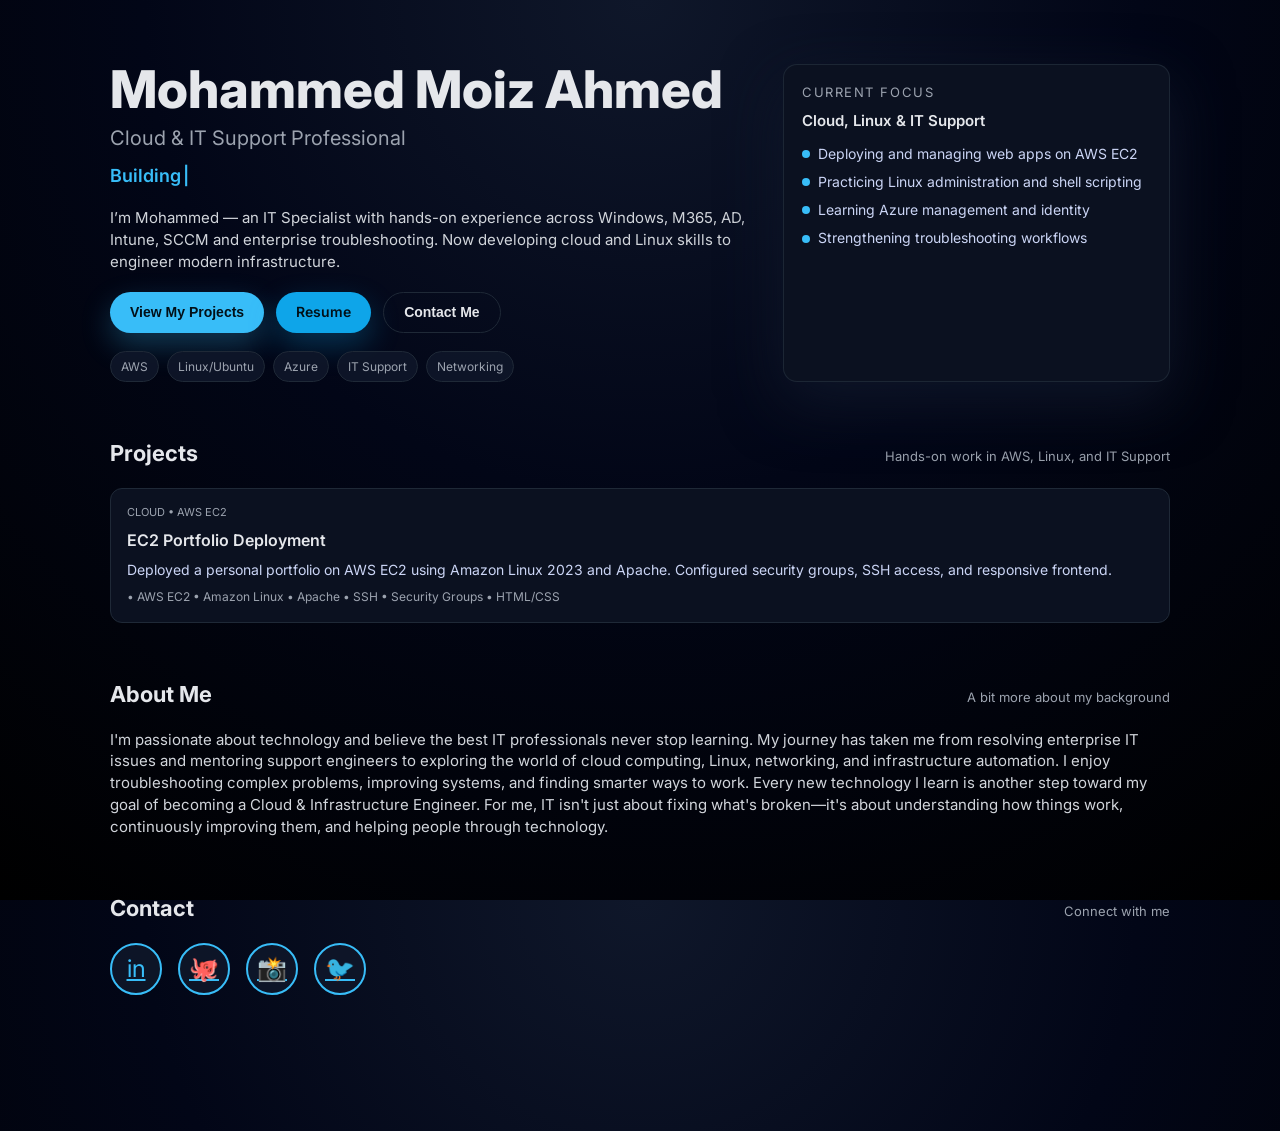
==== index.html @ fc97c73f "Add files via upload" ====
<!DOCTYPE html>
<html lang="en">
<head>
  <meta charset="utf-8" />
  <meta name="viewport" content="width=device-width,initial-scale=1" />
  <title>Mohammed Moiz Ahmed | Cloud & IT Support</title>

  <!-- Google Font -->
  <link href="https://fonts.googleapis.com/css2?family=Inter:wght@400;500;600;700;800&display=swap" rel="stylesheet">

  <!-- Stylesheet -->
  <link rel="stylesheet" href="style.css">
</head>
<body>
  <div class="page">

    <!-- NAV -->
    <!-- HERO -->
    <section class="hero fade-in" id="home">
      <div class="hero-left">
        <div class="name">Mohammed Moiz Ahmed</div>
        <div class="role">Cloud & IT Support Professional</div>
        <div class="tagline" aria-label="Building. Testing. Breaking. Learning. Improving."><span id="tagline-text"></span><span class="tagline-cursor" aria-hidden="true">|</span></div>

        <p class="lead">
        I’m Mohammed — an IT Specialist with hands-on experience across Windows, M365, AD, Intune, SCCM and enterprise troubleshooting. Now developing cloud and Linux skills to engineer modern infrastructure.
        </p>

        <div class="hero-actions">
          <button class="btn btn-primary" onclick="scrollToSection('projects')">View My Projects</button>
          <a class="btn btn-resume" href="https://drive.google.com/file/d/1r3K5jULOLV6RVk7EZV5Qt9LXXFtEHHN3/view?usp=sharing" target="_blank" rel="noopener noreferrer">Resume</a>
          <button class="btn btn-ghost" onclick="scrollToSection('contact')">Contact Me</button>
        </div>

        <div class="tags" aria-hidden="true">
          <span class="pill">AWS</span>
          <span class="pill">Linux/Ubuntu</span>
          <span class="pill">Azure</span>
          <span class="pill">IT Support</span>
          <span class="pill">Networking</span>
        </div>
      </div>

      <aside class="hero-right">
        <div class="panel-title">Current Focus</div>
        <div class="panel-main">Cloud, Linux & IT Support</div>
        <ul class="panel-list">
          <li><span class="dot" aria-hidden="true"></span> Deploying and managing web apps on AWS EC2</li>
          <li><span class="dot" aria-hidden="true"></span> Practicing Linux administration and shell scripting</li>
          <li><span class="dot" aria-hidden="true"></span> Learning Azure management and identity</li>
          <li><span class="dot" aria-hidden="true"></span> Strengthening troubleshooting workflows</li>
        </ul>
        <div style="margin-top:10px;color:var(--text-muted);font-size:13px">
        </div>
      </aside>
    </section>

    <!-- PROJECTS -->
    <section id="projects" class="section fade-in">
      <div class="section-header">
        <h2 class="section-title">Projects</h2>
        <div class="section-sub">Hands-on work in AWS, Linux, and IT Support</div>
      </div>

      <div class="projects-grid">
<a class="project-link" onclick="openProject('ec2-project.html')">
          <article class="card" aria-labelledby="p1">
            <div class="label">Cloud • AWS EC2</div>
            <div id="p1" class="title">EC2 Portfolio Deployment</div>
            <div class="desc">
              Deployed a personal portfolio on AWS EC2 using Amazon Linux 2023 and Apache. Configured security groups,
              SSH access, and responsive frontend.
            </div>
            <div class="meta">• AWS EC2 • Amazon Linux • Apache • SSH • Security Groups • HTML/CSS</div>
          </article>
        </a>
      </div>
    </section>

    <!-- ABOUT -->
    <section id="about" class="section fade-in">
      <div class="section-header">
        <h2 class="section-title">About Me</h2>
        <div class="section-sub">A bit more about my background</div>
      </div>

      <p class="about-text">
        I'm passionate about technology and believe the best IT professionals never stop learning. My journey has taken me from resolving enterprise IT issues and mentoring support engineers to exploring the world of cloud computing, Linux, networking, and infrastructure automation. I enjoy troubleshooting complex problems, improving systems, and finding smarter ways to work. Every new technology I learn is another step toward my goal of becoming a Cloud & Infrastructure Engineer. For me, IT isn't just about fixing what's broken—it's about understanding how things work, continuously improving them, and helping people through technology.
      </p>
    </section>

    <!-- CONTACT (SOCIAL ICONS ONLY) -->
    <section id="contact" class="section fade-in">
      <div class="section-header">
        <h2 class="section-title">Contact</h2>
        <div class="section-sub">Connect with me</div>
      </div>

      <div class="social-row">

  <!-- LinkedIn -->
  <a href="https://www.linkedin.com/in/mohammedmoizahmed" 
     target="_blank" 
     class="social-icon" 
     title="LinkedIn">
    in
  </a>

  <!-- GitHub -->
  <a href="https://github.com/YOUR-GITHUB" 
     target="_blank" 
     class="social-icon" 
     title="GitHub">
    🐙
  </a>

  <!-- Instagram -->
  <a href="https://www.instagram.com/mohammed_moiz18/" 
     target="_blank" 
     class="social-icon" 
     title="Instagram">
    📸
  </a>

  <!-- Twitter -->
  <a href="https://twitter.com/YOUR-TWITTER" 
     target="_blank" 
     class="social-icon" 
     title="Twitter">
    🐦
  </a>

</div>

  </div>

  <!-- Script -->
  <script src="script.js"></script>
</body>
</html>
---- style.css ----
:root{
  --bg-main:#020617;
  --bg-surface:#0b1120;
  --text-main:#e5e7eb;
  --text-muted:#9ca3af;
  --border-soft:#1f2937;
  --accent:#38bdf8;
  --accent-strong:#0ea5e9;
  --accent-soft:rgba(56,189,248,0.12);
  --hover-glow:0 0 18px rgba(56,189,248,0.55);
}

*{box-sizing:border-box;margin:0;padding:0}
html,body{height:100%}
body{
  font-family:"Inter",system-ui,-apple-system,BlinkMacSystemFont,"Segoe UI",Roboto,"Helvetica Neue",Arial;
  background:radial-gradient(circle at top,#0f172a 0,#020617 45%,#000 100%);
  color:var(--text-main);
  -webkit-font-smoothing:antialiased;
  -moz-osx-font-smoothing:grayscale;
  scroll-behavior:smooth;
  line-height:1.45;
}

.page{
  max-width:1100px;
  margin:0 auto;
  padding:28px 20px 80px;
}

/* NAV */
.navbar{
  display:flex;
  justify-content:space-between;
  align-items:center;
  position:sticky;
  top:0;
  z-index:60;
  padding:12px 0;
  background:rgba(2,6,23,0.72);
  border-bottom:1px solid rgba(31,41,55,0.7);
  backdrop-filter:blur(8px);
}

.brand{
  font-weight:800;
  font-size:18px;
  letter-spacing:0.06em;
  color:var(--text-main);
}

.navlinks a{
  margin-left:18px;
  color:var(--text-muted);
  font-size:14px;
  position:relative;
  padding-bottom:4px;
}

.navlinks a::after{
  content:"";
  position:absolute;
  left:0;
  bottom:0;
  width:0;
  height:2px;
  background:var(--accent);
  transition:width .18s ease;
}

.navlinks a:hover::after{width:100%}

/* HERO */
.hero{
  display:grid;
  grid-template-columns:2fr 1.2fr;
  gap:28px;
  margin-top:36px;
  margin-bottom:56px;
}

@media (max-width:900px){
  .hero{grid-template-columns:1fr}
}

.hero-left{}
.name{
  font-size:52px;
  font-weight:800;
  margin-bottom:8px;
  color:var(--text-main);
  line-height:1;
  opacity:0;
  transform:scale(0.9);
}

.role{
  font-size:20px;
  color:var(--text-muted);
  margin-bottom:10px;
  opacity:0;
  transform:translateY(6px);
}

.tagline{
  font-size:18px;
  color:var(--accent);
  font-weight:600;
  margin-bottom:18px;
  opacity:0;
  transform:translateY(6px);
  white-space:nowrap;
}

.tagline-cursor{
  display:inline-block;
  margin-left:2px;
  color:var(--accent);
  animation:blinkCursor 0.9s steps(1) infinite;
}

@keyframes blinkCursor{
  0%,49%{opacity:1}
  50%,100%{opacity:0}
}

@media (prefers-reduced-motion: reduce){
  .tagline-cursor{animation:none;opacity:1}
}

.lead{
  color:#d1d5db;
  font-size:15px;
  max-width:720px;
  margin-bottom:20px;
  opacity:0;
  transform:translateY(8px);
}

.hero-actions{
  display:flex;
  gap:12px;
  flex-wrap:wrap;
  margin-bottom:18px;
  opacity:0;
  transform:translateY(8px);
}

/* Buttons */
.btn{
  border-radius:999px;
  padding:10px 20px;
  font-weight:600;
  font-size:14px;
  cursor:pointer;
  border:0;
  transition:transform .14s ease,box-shadow .14s ease;
  display:inline-flex;
  align-items:center;
  justify-content:center;
  gap:8px;
}

.btn-primary{
  background:var(--accent);
  color:#021018;
  box-shadow:0 12px 30px rgba(56,189,248,0.28);
}

.btn-resume{
  background:var(--accent-strong);
  color:#021018;
  box-shadow:0 12px 30px rgba(14,165,233,0.28);
}

.btn-ghost{
  background:transparent;
  color:var(--text-main);
  border:1px solid var(--border-soft);
}

.btn-primary:hover,
.btn-resume:hover,
.btn-ghost:hover{
  transform:translateY(-3px);
  box-shadow:var(--hover-glow);
}

.tags{
  display:flex;
  gap:8px;
  flex-wrap:wrap;
  margin-top:10px;
  opacity:0;
  transform:translateY(8px);
}

.pill{
  padding:6px 10px;
  border-radius:999px;
  border:1px solid var(--border-soft);
  background:rgba(15,23,42,0.9);
  font-size:12px;
  color:var(--text-muted);
}

/* HERO RIGHT PANEL */
.hero-right{
  background:var(--bg-surface);
  border-radius:14px;
  padding:18px;
  border:1px solid rgba(31,41,55,0.9);
  box-shadow:0 20px 60px rgba(15,23,42,0.9);
  opacity:0;
  transform:translateX(36px);
}

.panel-title{
  font-size:13px;
  color:var(--text-muted);
  text-transform:uppercase;
  letter-spacing:.12em;
  margin-bottom:8px;
}

.panel-main{
  font-size:15px;
  font-weight:600;
  margin-bottom:12px;
}

.panel-list{
  color:#cbd5f5;
  font-size:14px;
  list-style:none;
  padding-left:0;
  margin:0 0 8px 0;
}

.panel-list li{
  display:flex;
  gap:8px;
  align-items:center;
  margin-bottom:8px;
}

.dot{
  width:8px;
  height:8px;
  border-radius:999px;
  background:var(--accent);
  flex-shrink:0;
}

/* SECTIONS */
.section{margin-bottom:56px}
.section-header{
  display:flex;
  justify-content:space-between;
  align-items:baseline;
  margin-bottom:18px;
}

.section-title{font-size:22px;font-weight:700}
.section-sub{color:var(--text-muted);font-size:13px}

/* PROJECTS GRID */
.projects-grid{
  display:grid;
  grid-template-columns:1fr;
  gap:16px;
}

.project-link{
  display:block;
  color:inherit;
  text-decoration:none;
}

.card{
  background:var(--bg-surface);
  border-radius:12px;
  padding:16px;
  border:1px solid var(--border-soft);
  transition:transform .16s ease,box-shadow .16s ease,border-color .16s ease;
  cursor:pointer;
}

.project-link:hover .card,
.card:hover{
  transform:translateY(-6px);
  border-color:var(--accent);
  box-shadow:0 18px 40px rgba(0,0,0,0.6);
}

.card .label{font-size:11px;color:var(--text-muted);text-transform:uppercase;margin-bottom:8px}
.card .title{font-size:16px;font-weight:600;margin-bottom:8px}
.card .desc{color:#cbd5f5;font-size:14px;margin-bottom:8px}
.card .meta{font-size:12px;color:var(--text-muted)}

/* ABOUT (full width) */
.about-text{
  color:#d1d5db;
  font-size:15px;
  width:100%;
}

/* CONTACT SOCIAL ICONS */
.social-row{
  display:flex;
  flex-wrap:wrap;
  gap:16px;
  margin-top:8px;
}

.social-icon{
  width:52px;
  height:52px;
  border-radius:50%;
  border:2px solid var(--accent);
  display:flex;
  align-items:center;
  justify-content:center;
  font-size:24px;
  cursor:pointer;
  transition:transform .14s ease,box-shadow .14s ease;
  color:var(--accent);
  background:rgba(15,23,42,0.9);
}

.social-icon:hover{
  transform:translateY(-4px);
  box-shadow:var(--hover-glow);
}

/* FADE-IN */
.fade-in{opacity:0;transform:translateY(10px);transition:opacity .5s ease,transform .5s ease}
.fade-in.visible{opacity:1;transform:none}

/* INTRO ANIMATIONS */
@keyframes popIn {
  0% { transform: scale(0.7); opacity: 0; }
  60% { transform: scale(1.06); opacity: 1; }
  100% { transform: scale(1); opacity: 1; }
}

@keyframes slideInRight {
  0% { transform: translateX(36px); opacity: 0; }
  100% { transform: translateX(0); opacity: 1; }
}

@keyframes fadeUp {
  0% { transform: translateY(8px); opacity: 0; }
  100% { transform: translateY(0); opacity: 1; }
}

.intro-start .name {
  animation: popIn 700ms cubic-bezier(.2,.9,.3,1) forwards;
  animation-delay: 120ms;
}

.intro-start .role {
  animation: fadeUp 420ms ease forwards;
  animation-delay: 260ms;
}

.intro-start .tagline {
  animation: fadeUp 420ms ease forwards;
  animation-delay: 340ms;
}

.intro-start .hero-right {
  animation: slideInRight 640ms cubic-bezier(.2,.9,.3,1) forwards;
  animation-delay: 420ms;
}

.intro-start .lead {
  animation: fadeUp 480ms ease forwards;
  animation-delay: 520ms;
}

.intro-start .hero-actions {
  animation: fadeUp 480ms ease forwards;
  animation-delay: 640ms;
}

.intro-start .tags {
  animation: fadeUp 420ms ease forwards;
  animation-delay: 760ms;
}

@media (prefers-reduced-motion: reduce) {
  .name, .role, .tagline, .lead, .hero-actions, .tags, .hero-right {
    animation: none !important;
    transition: none !important;
    opacity: 1 !important;
    transform: none !important;
  }
}

@media (max-width:480px){
  .name{font-size:36px}
}
/* Page fade-out animation */
.fade-out {
  opacity: 0;
  transition: opacity 0.5s ease;
}

.social-icon:hover {
  box-shadow: 0 0 18px rgba(56,189,248,0.55);
  transform: translateY(-3px);
}

.btn {
  text-decoration: none;
}
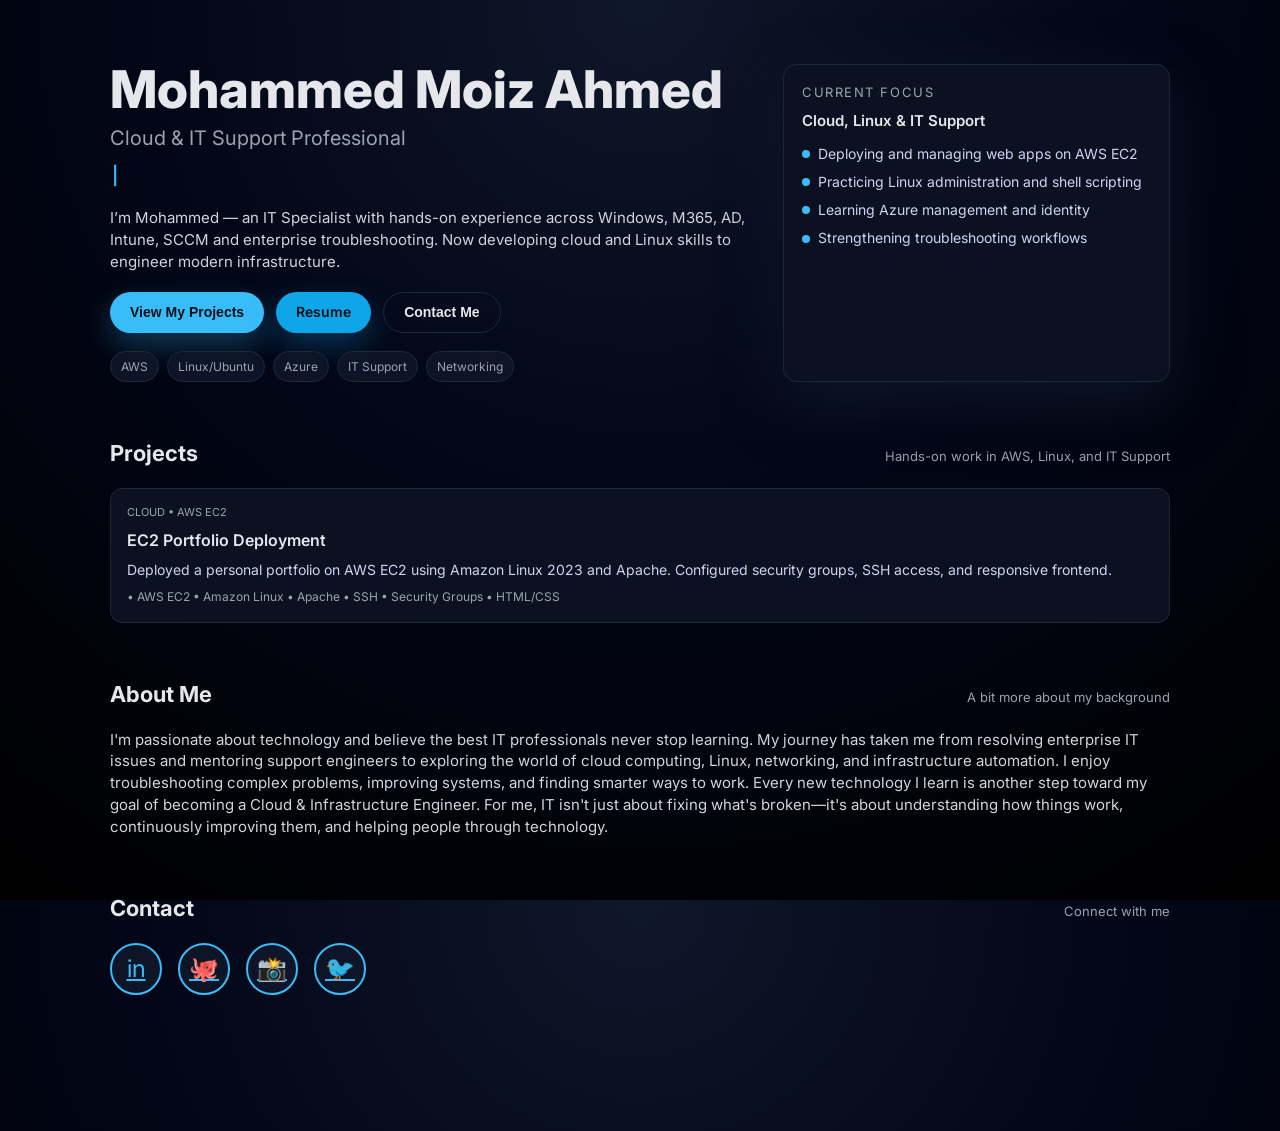
==== commit c3eb39bb: "Updated HTML, CSS, JS" ====
--- a/index.html
+++ b/index.html
@@ -20,7 +20,7 @@
       <div class="hero-left">
         <div class="name">Mohammed Moiz Ahmed</div>
         <div class="role">Cloud & IT Support Professional</div>
-        <div class="tagline" aria-label="Building. Testing. Breaking. Learning. Improving."><span id="tagline-text"></span><span class="tagline-cursor" aria-hidden="true">|</span></div>
+        <div class="tagline" aria-label="Building. Testing. Breaking. Learning. Improving."><span class="tagline-inner"><span id="tagline-text"></span><span class="tagline-cursor" aria-hidden="true">|</span></span></div>
 
         <p class="lead">
         I’m Mohammed — an IT Specialist with hands-on experience across Windows, M365, AD, Intune, SCCM and enterprise troubleshooting. Now developing cloud and Linux skills to engineer modern infrastructure.
--- a/style.css
+++ b/style.css
@@ -11,7 +11,7 @@
 }
 
 *{box-sizing:border-box;margin:0;padding:0}
-html,body{height:100%}
+html,body{height:100%;overflow-anchor:none}
 body{
   font-family:"Inter",system-ui,-apple-system,BlinkMacSystemFont,"Segoe UI",Roboto,"Helvetica Neue",Arial;
   background:radial-gradient(circle at top,#0f172a 0,#020617 45%,#000 100%);
@@ -103,12 +103,25 @@
 }
 
 .tagline{
+  position:relative;
   font-size:18px;
+  height:26px;
   color:var(--accent);
   font-weight:600;
   margin-bottom:18px;
   opacity:0;
   transform:translateY(6px);
+  overflow:hidden;
+  overflow-anchor:none;
+}
+
+.tagline-inner{
+  position:absolute;
+  top:0;
+  left:0;
+  display:inline-flex;
+  align-items:center;
+  height:100%;
   white-space:nowrap;
 }
 
@@ -414,4 +427,28 @@
 
 .btn {
   text-decoration: none;
+}
+
+/* Phone only: simplify the Projects & About headings, and center both bio texts */
+@media (max-width:600px){
+  #projects .section-sub,
+  #about .section-sub{
+    display:none;
+  }
+
+  #projects .section-header,
+  #about .section-header{
+    justify-content:center;
+  }
+
+  #projects .section-title,
+  #about .section-title{
+    text-align:center;
+    width:100%;
+  }
+
+  .lead,
+  .about-text{
+    text-align:center;
+  }
 }
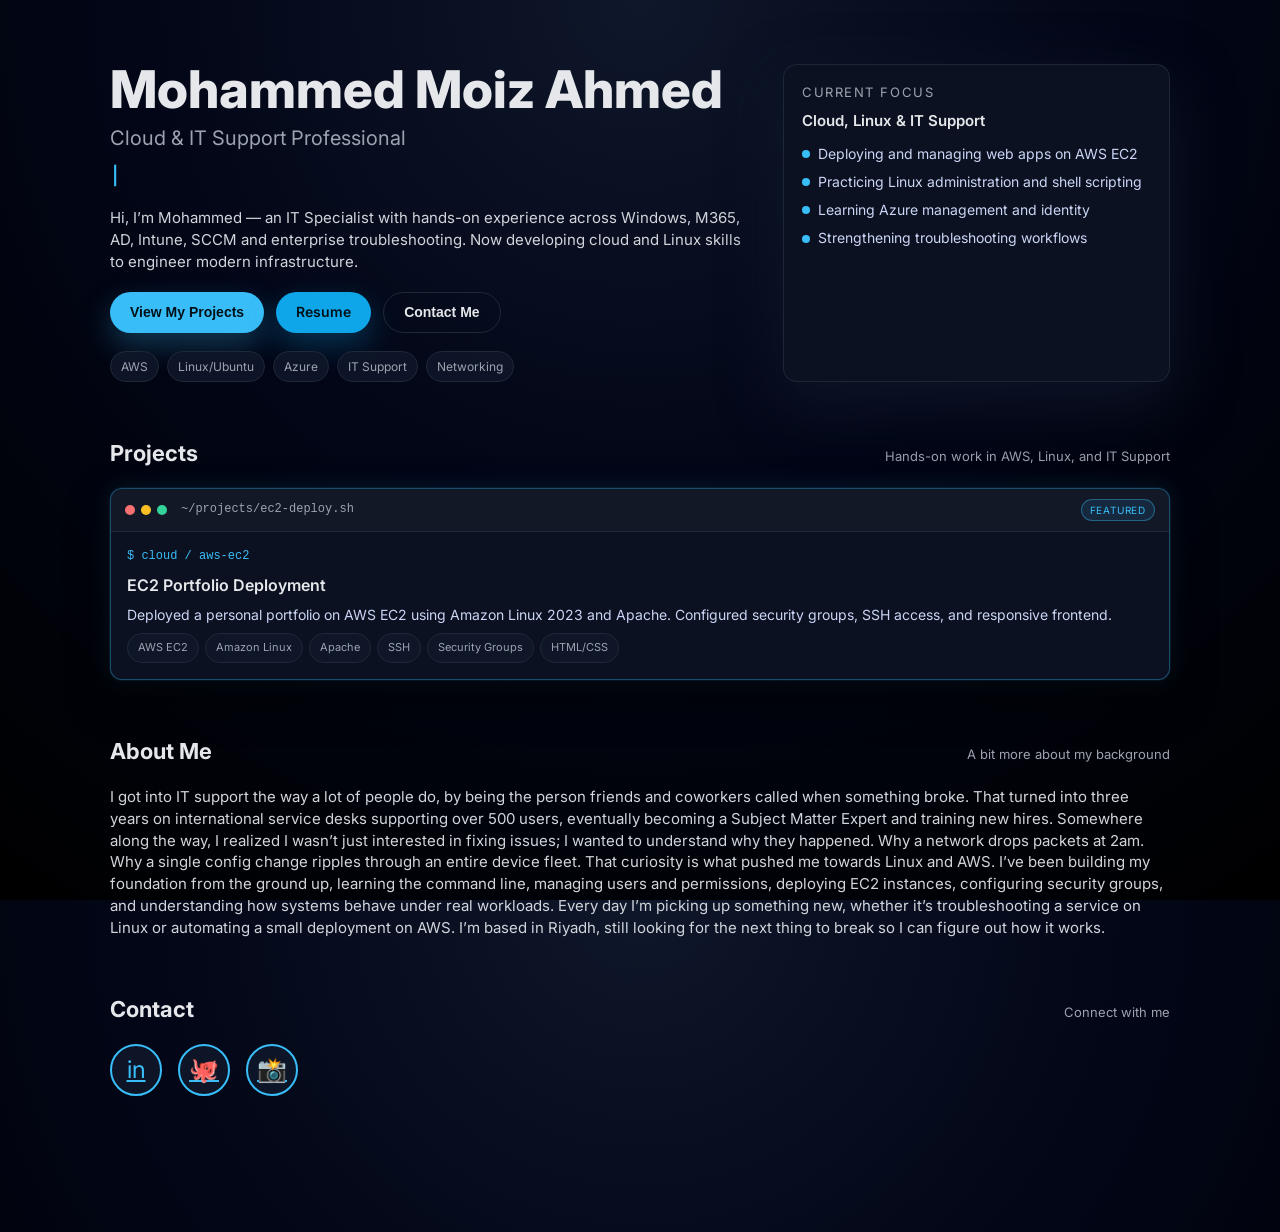
==== commit c315d968: "Updated HTML, CSS, JS again" ====
--- a/index.html
+++ b/index.html
@@ -23,7 +23,7 @@
         <div class="tagline" aria-label="Building. Testing. Breaking. Learning. Improving."><span class="tagline-inner"><span id="tagline-text"></span><span class="tagline-cursor" aria-hidden="true">|</span></span></div>
 
         <p class="lead">
-        I’m Mohammed — an IT Specialist with hands-on experience across Windows, M365, AD, Intune, SCCM and enterprise troubleshooting. Now developing cloud and Linux skills to engineer modern infrastructure.
+        Hi, I’m Mohammed — an IT Specialist with hands-on experience across Windows, M365, AD, Intune, SCCM and enterprise troubleshooting. Now developing cloud and Linux skills to engineer modern infrastructure.
         </p>
 
         <div class="hero-actions">
@@ -64,14 +64,30 @@
 
       <div class="projects-grid">
 <a class="project-link" onclick="openProject('ec2-project.html')">
-          <article class="card" aria-labelledby="p1">
-            <div class="label">Cloud • AWS EC2</div>
-            <div id="p1" class="title">EC2 Portfolio Deployment</div>
-            <div class="desc">
-              Deployed a personal portfolio on AWS EC2 using Amazon Linux 2023 and Apache. Configured security groups,
-              SSH access, and responsive frontend.
+          <article class="card project-card" aria-labelledby="p1">
+            <div class="terminal-bar">
+              <span class="term-dot term-dot-red" aria-hidden="true"></span>
+              <span class="term-dot term-dot-yellow" aria-hidden="true"></span>
+              <span class="term-dot term-dot-green" aria-hidden="true"></span>
+              <span class="terminal-path">~/projects/ec2-deploy.sh</span>
+              <span class="featured-badge">Featured</span>
             </div>
-            <div class="meta">• AWS EC2 • Amazon Linux • Apache • SSH • Security Groups • HTML/CSS</div>
+            <div class="project-body">
+              <div class="label">$ cloud / aws-ec2</div>
+              <div id="p1" class="title">EC2 Portfolio Deployment</div>
+              <div class="desc">
+                Deployed a personal portfolio on AWS EC2 using Amazon Linux 2023 and Apache. Configured security groups,
+                SSH access, and responsive frontend.
+              </div>
+              <div class="project-tags">
+                <span class="pill">AWS EC2</span>
+                <span class="pill">Amazon Linux</span>
+                <span class="pill">Apache</span>
+                <span class="pill">SSH</span>
+                <span class="pill">Security Groups</span>
+                <span class="pill">HTML/CSS</span>
+              </div>
+            </div>
           </article>
         </a>
       </div>
@@ -85,7 +101,8 @@
       </div>
 
       <p class="about-text">
-        I'm passionate about technology and believe the best IT professionals never stop learning. My journey has taken me from resolving enterprise IT issues and mentoring support engineers to exploring the world of cloud computing, Linux, networking, and infrastructure automation. I enjoy troubleshooting complex problems, improving systems, and finding smarter ways to work. Every new technology I learn is another step toward my goal of becoming a Cloud & Infrastructure Engineer. For me, IT isn't just about fixing what's broken—it's about understanding how things work, continuously improving them, and helping people through technology.
+        
+I got into IT support the way a lot of people do, by being the person friends and coworkers called when something broke. That turned into three years on international service desks supporting over 500 users, eventually becoming a Subject Matter Expert and training new hires. Somewhere along the way, I realized I wasn’t just interested in fixing issues; I wanted to understand why they happened. Why a network drops packets at 2am. Why a single config change ripples through an entire device fleet. That curiosity is what pushed me towards Linux and AWS. I’ve been building my foundation from the ground up, learning the command line, managing users and permissions, deploying EC2 instances, configuring security groups, and understanding how systems behave under real workloads. Every day I’m picking up something new, whether it’s troubleshooting a service on Linux or automating a small deployment on AWS. I’m based in Riyadh, still looking for the next thing to break so I can figure out how it works.
       </p>
     </section>
 
@@ -107,7 +124,7 @@
   </a>
 
   <!-- GitHub -->
-  <a href="https://github.com/YOUR-GITHUB" 
+  <a href="https://github.com/mohammedmoizahmed" 
      target="_blank" 
      class="social-icon" 
      title="GitHub">
@@ -122,13 +139,6 @@
     📸
   </a>
 
-  <!-- Twitter -->
-  <a href="https://twitter.com/YOUR-TWITTER" 
-     target="_blank" 
-     class="social-icon" 
-     title="Twitter">
-    🐦
-  </a>
 
 </div>
 
--- a/style.css
+++ b/style.css
@@ -311,6 +311,106 @@
 .card .desc{color:#cbd5f5;font-size:14px;margin-bottom:8px}
 .card .meta{font-size:12px;color:var(--text-muted)}
 
+/* PROJECT CARD: terminal-window chrome + screenshot + permanent accent glow */
+.project-card{
+  padding:0;
+  overflow:hidden;
+  border-color:rgba(56,189,248,0.35);
+  box-shadow:0 0 0 1px rgba(56,189,248,0.08),
+             0 18px 40px rgba(0,0,0,0.55),
+             0 0 26px rgba(56,189,248,0.12);
+}
+
+.project-link:hover .project-card,
+.project-card:hover{
+  box-shadow:0 0 0 1px rgba(56,189,248,0.2),
+             0 22px 48px rgba(0,0,0,0.65),
+             0 0 42px rgba(56,189,248,0.3);
+}
+
+.terminal-bar{
+  display:flex;
+  align-items:center;
+  gap:6px;
+  padding:10px 14px;
+  background:rgba(255,255,255,0.03);
+  border-bottom:1px solid var(--border-soft);
+}
+
+.term-dot{
+  width:10px;
+  height:10px;
+  border-radius:50%;
+  flex-shrink:0;
+}
+.term-dot-red{background:#f87171}
+.term-dot-yellow{background:#fbbf24}
+.term-dot-green{background:#34d399}
+
+.terminal-path{
+  margin-left:8px;
+  font-family:"SFMono-Regular",Consolas,"Liberation Mono",Menlo,monospace;
+  font-size:12px;
+  color:var(--text-muted);
+}
+
+.featured-badge{
+  margin-left:auto;
+  font-size:10px;
+  letter-spacing:.08em;
+  text-transform:uppercase;
+  color:var(--accent);
+  border:1px solid rgba(56,189,248,0.4);
+  background:rgba(56,189,248,0.1);
+  padding:3px 8px;
+  border-radius:999px;
+  white-space:nowrap;
+}
+
+.project-thumb{
+  width:100%;
+  aspect-ratio:16/9;
+  overflow:hidden;
+  background:#000;
+  border-bottom:1px solid var(--border-soft);
+}
+
+.project-thumb img{
+  width:100%;
+  height:100%;
+  object-fit:cover;
+  display:block;
+  transition:transform .35s ease;
+}
+
+.project-card:hover .project-thumb img{
+  transform:scale(1.04);
+}
+
+.project-body{
+  padding:16px;
+}
+
+.project-body .label{
+  font-family:"SFMono-Regular",Consolas,"Liberation Mono",Menlo,monospace;
+  color:var(--accent);
+  font-size:12px;
+  text-transform:none;
+  letter-spacing:normal;
+  margin-bottom:8px;
+}
+
+.project-tags{
+  display:flex;
+  flex-wrap:wrap;
+  gap:6px;
+  margin-top:8px;
+}
+
+.project-tags .pill{
+  font-size:11px;
+}
+
 /* ABOUT (full width) */
 .about-text{
   color:#d1d5db;
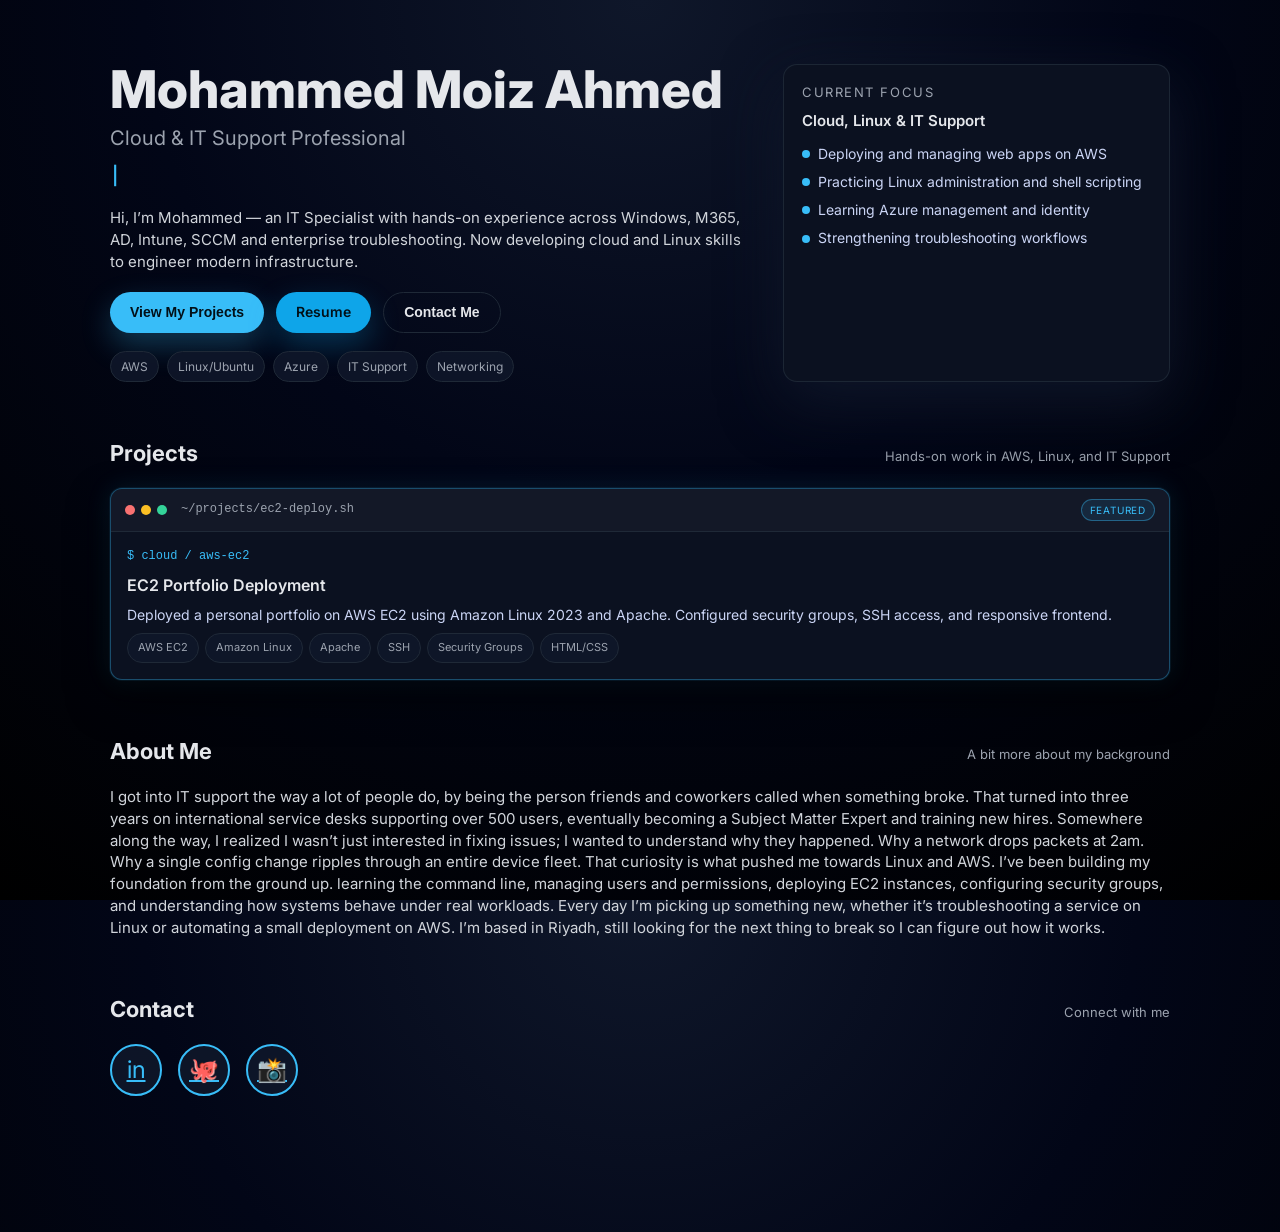
==== commit a0863191: "Updated HTML, CSS, JS again" ====
--- a/index.html
+++ b/index.html
@@ -45,7 +45,7 @@
         <div class="panel-title">Current Focus</div>
         <div class="panel-main">Cloud, Linux & IT Support</div>
         <ul class="panel-list">
-          <li><span class="dot" aria-hidden="true"></span> Deploying and managing web apps on AWS EC2</li>
+          <li><span class="dot" aria-hidden="true"></span> Deploying and managing web apps on AWS</li>
           <li><span class="dot" aria-hidden="true"></span> Practicing Linux administration and shell scripting</li>
           <li><span class="dot" aria-hidden="true"></span> Learning Azure management and identity</li>
           <li><span class="dot" aria-hidden="true"></span> Strengthening troubleshooting workflows</li>
@@ -101,8 +101,7 @@
       </div>
 
       <p class="about-text">
-        
-I got into IT support the way a lot of people do, by being the person friends and coworkers called when something broke. That turned into three years on international service desks supporting over 500 users, eventually becoming a Subject Matter Expert and training new hires. Somewhere along the way, I realized I wasn’t just interested in fixing issues; I wanted to understand why they happened. Why a network drops packets at 2am. Why a single config change ripples through an entire device fleet. That curiosity is what pushed me towards Linux and AWS. I’ve been building my foundation from the ground up, learning the command line, managing users and permissions, deploying EC2 instances, configuring security groups, and understanding how systems behave under real workloads. Every day I’m picking up something new, whether it’s troubleshooting a service on Linux or automating a small deployment on AWS. I’m based in Riyadh, still looking for the next thing to break so I can figure out how it works.
+        I got into IT support the way a lot of people do, by being the person friends and coworkers called when something broke. That turned into three years on international service desks supporting over 500 users, eventually becoming a Subject Matter Expert and training new hires. Somewhere along the way, I realized I wasn’t just interested in fixing issues; I wanted to understand why they happened. Why a network drops packets at 2am. Why a single config change ripples through an entire device fleet. That curiosity is what pushed me towards Linux and AWS. I’ve been building my foundation from the ground up. learning the command line, managing users and permissions, deploying EC2 instances, configuring security groups, and understanding how systems behave under real workloads. Every day I’m picking up something new, whether it’s troubleshooting a service on Linux or automating a small deployment on AWS. I’m based in Riyadh, still looking for the next thing to break so I can figure out how it works.
       </p>
     </section>
 
@@ -124,7 +123,7 @@
   </a>
 
   <!-- GitHub -->
-  <a href="https://github.com/mohammedmoizahmed" 
+  <a href="https://github.com/YOUR-GITHUB" 
      target="_blank" 
      class="social-icon" 
      title="GitHub">
@@ -139,7 +138,6 @@
     📸
   </a>
 
-
 </div>
 
   </div>
@@ -147,4 +145,4 @@
   <!-- Script -->
   <script src="script.js"></script>
 </body>
-</html>+</html>
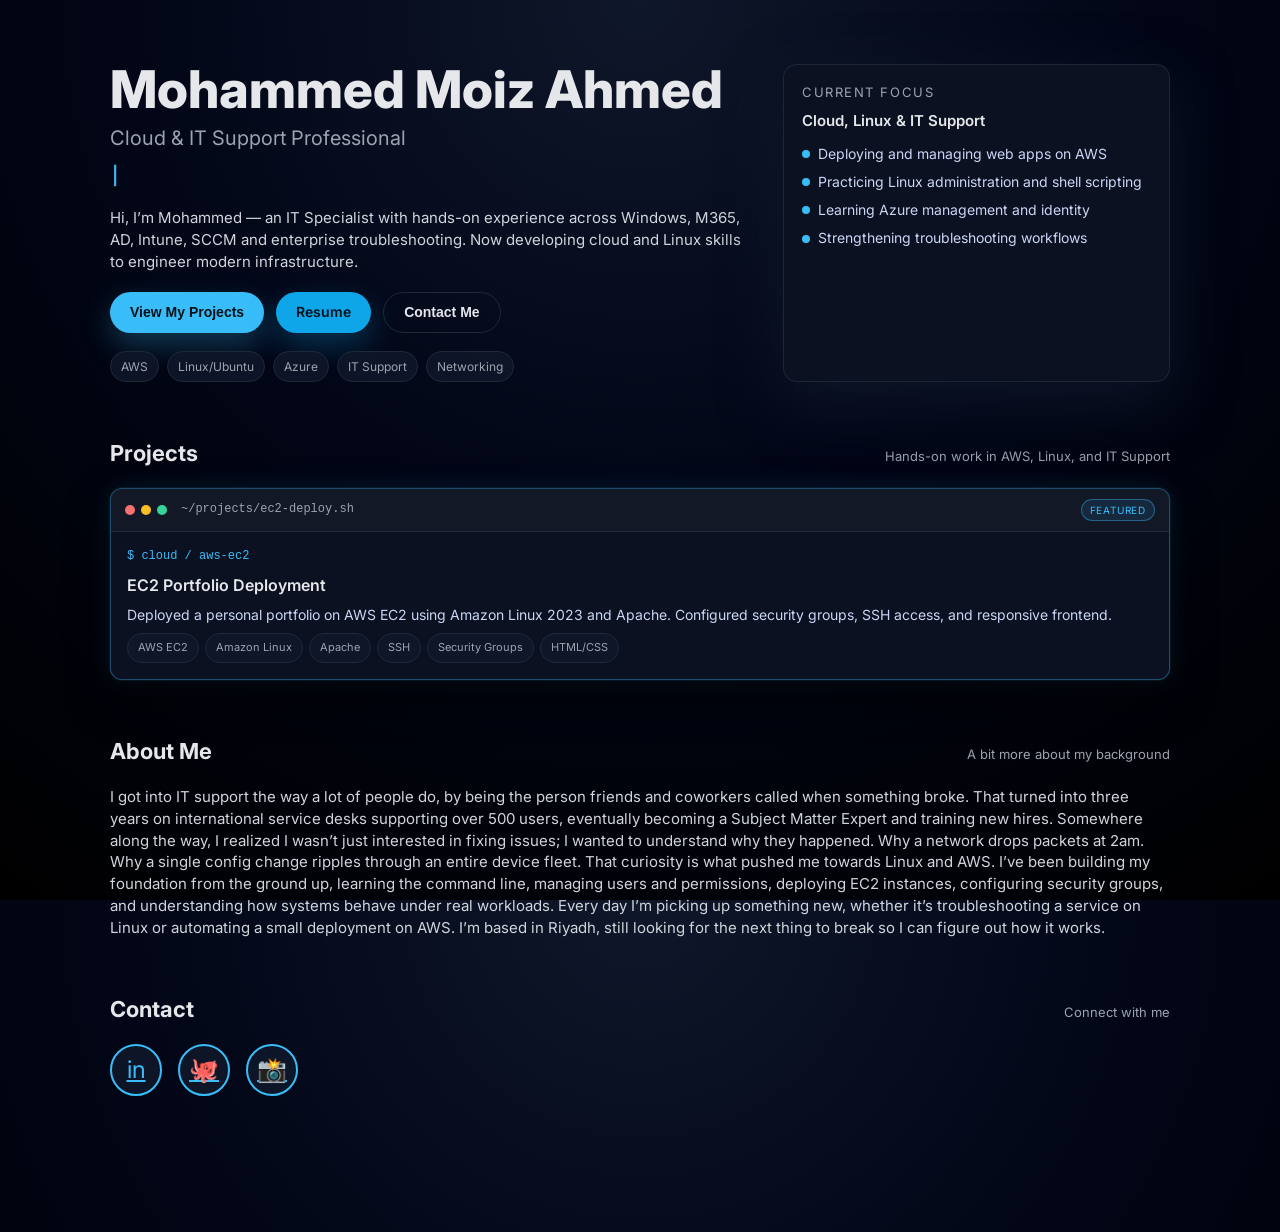
==== commit e6fac1eb: "Update index.html" ====
--- a/index.html
+++ b/index.html
@@ -101,7 +101,8 @@
       </div>
 
       <p class="about-text">
-        I got into IT support the way a lot of people do, by being the person friends and coworkers called when something broke. That turned into three years on international service desks supporting over 500 users, eventually becoming a Subject Matter Expert and training new hires. Somewhere along the way, I realized I wasn’t just interested in fixing issues; I wanted to understand why they happened. Why a network drops packets at 2am. Why a single config change ripples through an entire device fleet. That curiosity is what pushed me towards Linux and AWS. I’ve been building my foundation from the ground up. learning the command line, managing users and permissions, deploying EC2 instances, configuring security groups, and understanding how systems behave under real workloads. Every day I’m picking up something new, whether it’s troubleshooting a service on Linux or automating a small deployment on AWS. I’m based in Riyadh, still looking for the next thing to break so I can figure out how it works.
+        
+I got into IT support the way a lot of people do, by being the person friends and coworkers called when something broke. That turned into three years on international service desks supporting over 500 users, eventually becoming a Subject Matter Expert and training new hires. Somewhere along the way, I realized I wasn’t just interested in fixing issues; I wanted to understand why they happened. Why a network drops packets at 2am. Why a single config change ripples through an entire device fleet. That curiosity is what pushed me towards Linux and AWS. I’ve been building my foundation from the ground up, learning the command line, managing users and permissions, deploying EC2 instances, configuring security groups, and understanding how systems behave under real workloads. Every day I’m picking up something new, whether it’s troubleshooting a service on Linux or automating a small deployment on AWS. I’m based in Riyadh, still looking for the next thing to break so I can figure out how it works.
       </p>
     </section>
 
@@ -123,7 +124,7 @@
   </a>
 
   <!-- GitHub -->
-  <a href="https://github.com/YOUR-GITHUB" 
+  <a href="https://github.com/mohammedmoizahmed" 
      target="_blank" 
      class="social-icon" 
      title="GitHub">
@@ -138,6 +139,7 @@
     📸
   </a>
 
+
 </div>
 
   </div>
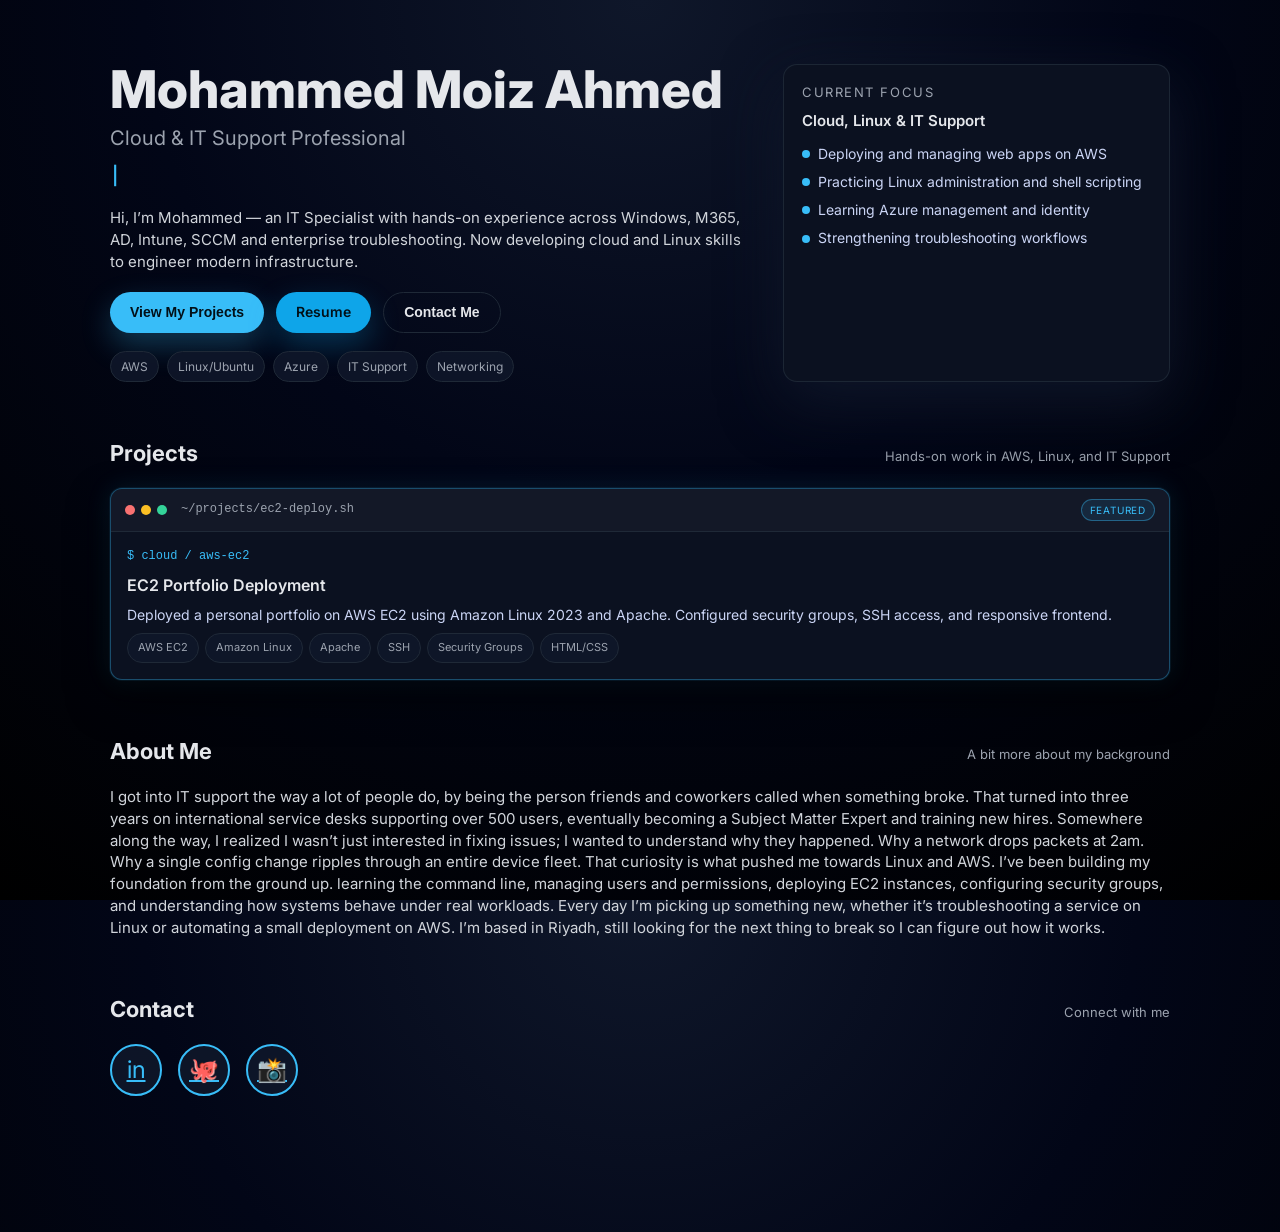
==== commit 5c6c29f1: "Update index.html" ====
--- a/index.html
+++ b/index.html
@@ -101,8 +101,7 @@
       </div>
 
       <p class="about-text">
-        
-I got into IT support the way a lot of people do, by being the person friends and coworkers called when something broke. That turned into three years on international service desks supporting over 500 users, eventually becoming a Subject Matter Expert and training new hires. Somewhere along the way, I realized I wasn’t just interested in fixing issues; I wanted to understand why they happened. Why a network drops packets at 2am. Why a single config change ripples through an entire device fleet. That curiosity is what pushed me towards Linux and AWS. I’ve been building my foundation from the ground up, learning the command line, managing users and permissions, deploying EC2 instances, configuring security groups, and understanding how systems behave under real workloads. Every day I’m picking up something new, whether it’s troubleshooting a service on Linux or automating a small deployment on AWS. I’m based in Riyadh, still looking for the next thing to break so I can figure out how it works.
+        I got into IT support the way a lot of people do, by being the person friends and coworkers called when something broke. That turned into three years on international service desks supporting over 500 users, eventually becoming a Subject Matter Expert and training new hires. Somewhere along the way, I realized I wasn’t just interested in fixing issues; I wanted to understand why they happened. Why a network drops packets at 2am. Why a single config change ripples through an entire device fleet. That curiosity is what pushed me towards Linux and AWS. I’ve been building my foundation from the ground up. learning the command line, managing users and permissions, deploying EC2 instances, configuring security groups, and understanding how systems behave under real workloads. Every day I’m picking up something new, whether it’s troubleshooting a service on Linux or automating a small deployment on AWS. I’m based in Riyadh, still looking for the next thing to break so I can figure out how it works.
       </p>
     </section>
 
@@ -139,7 +138,6 @@
     📸
   </a>
 
-
 </div>
 
   </div>
